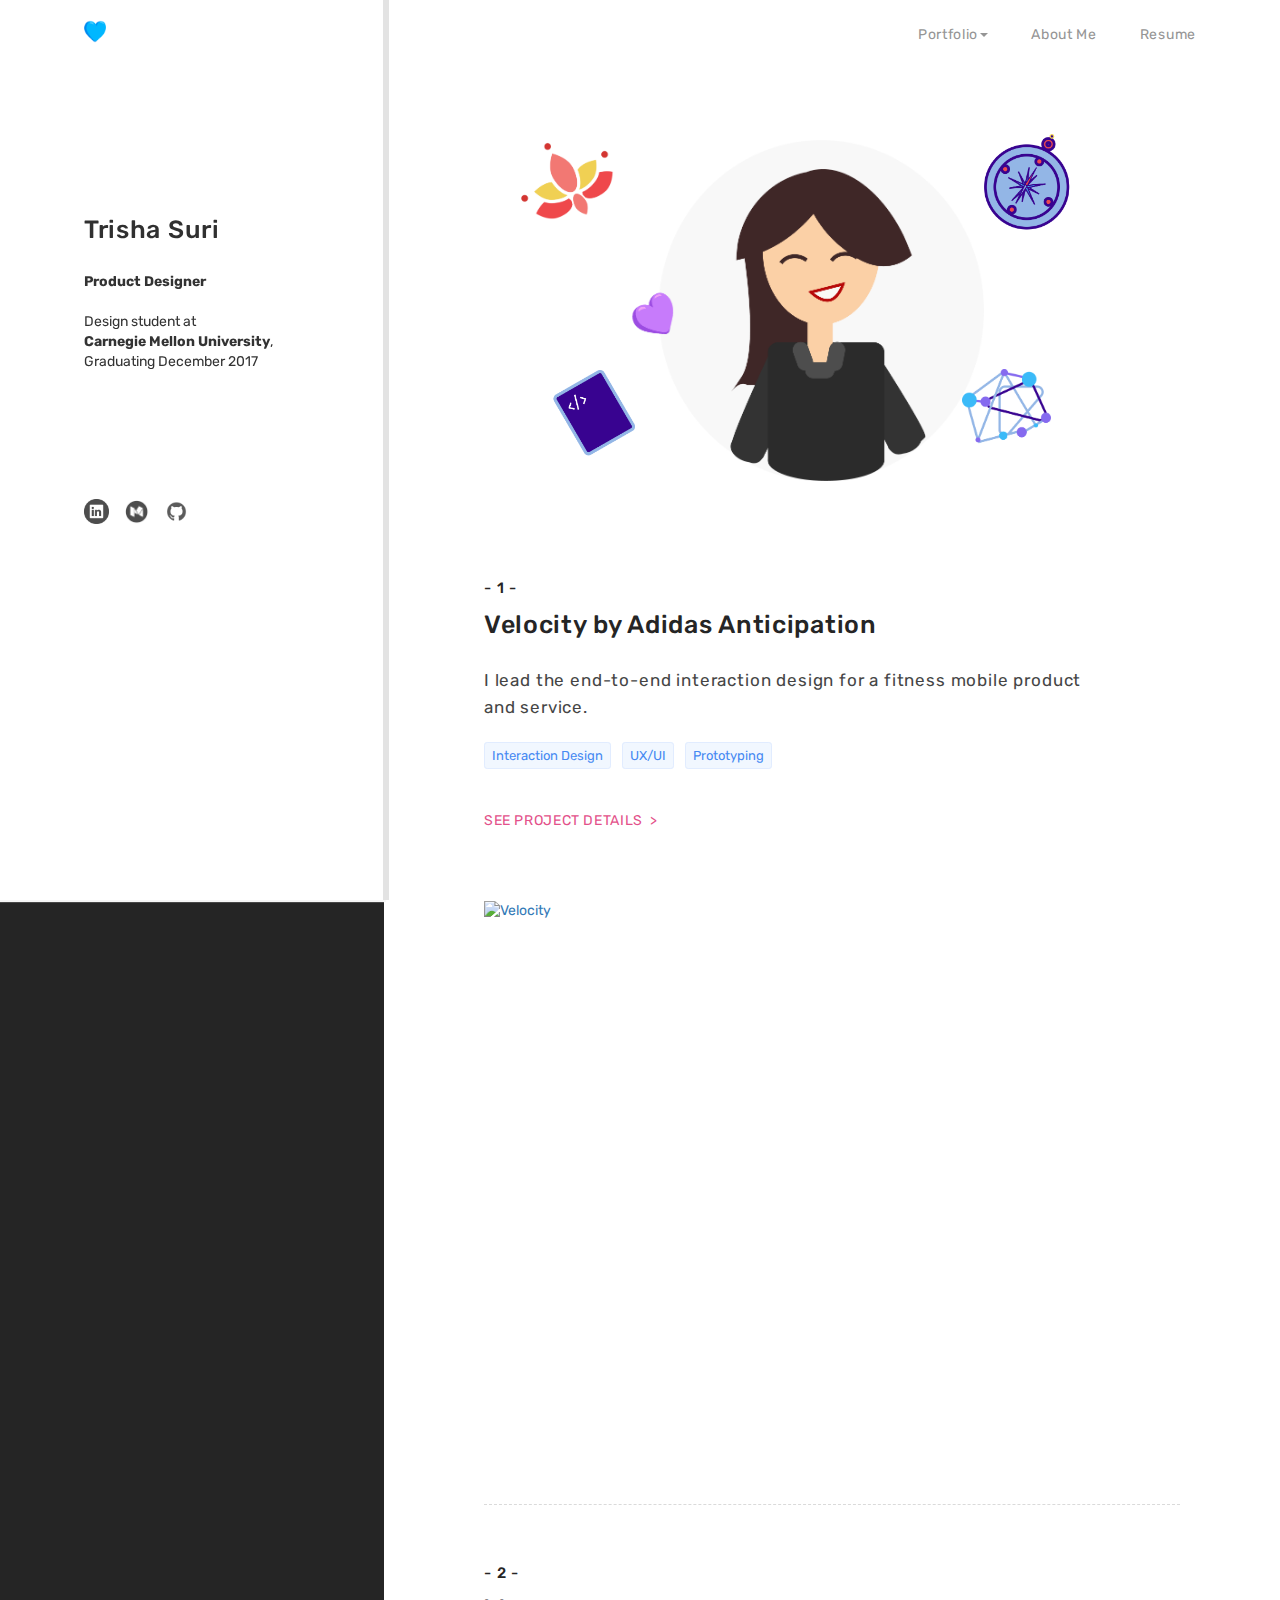
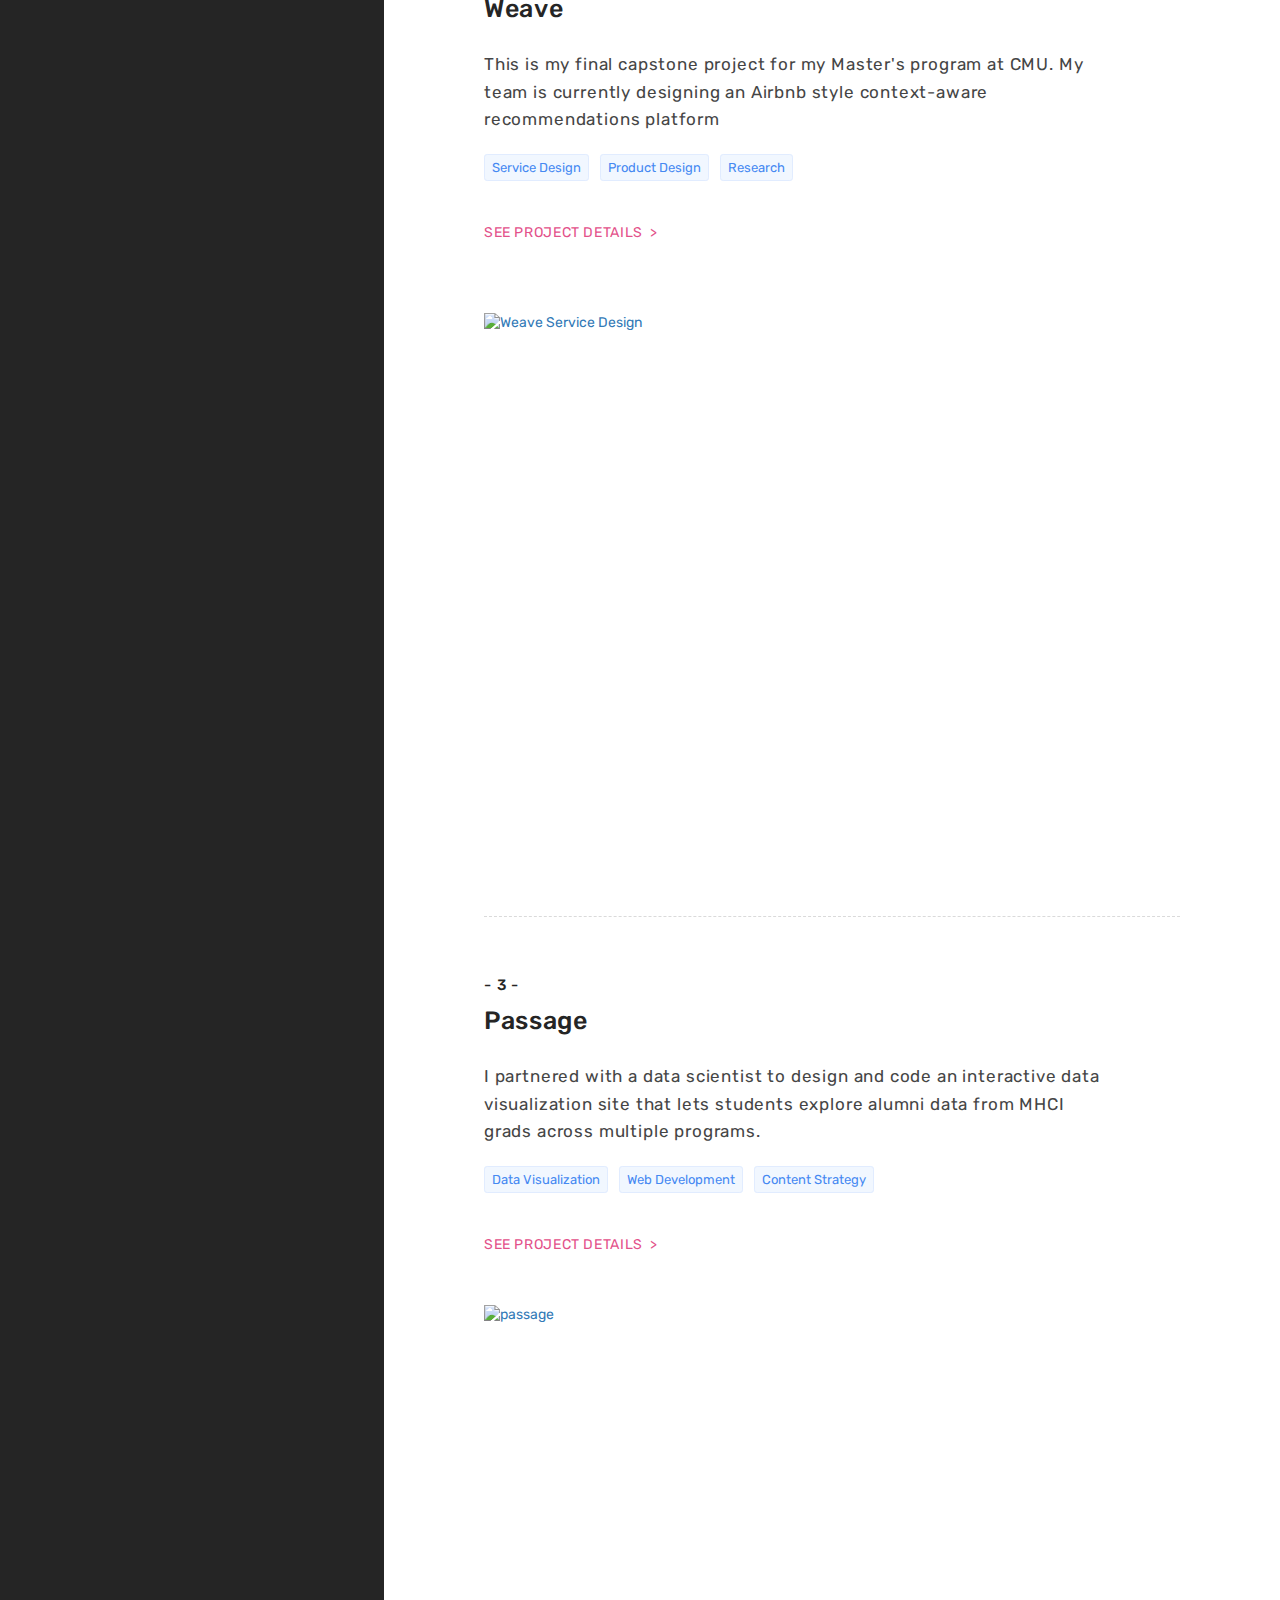
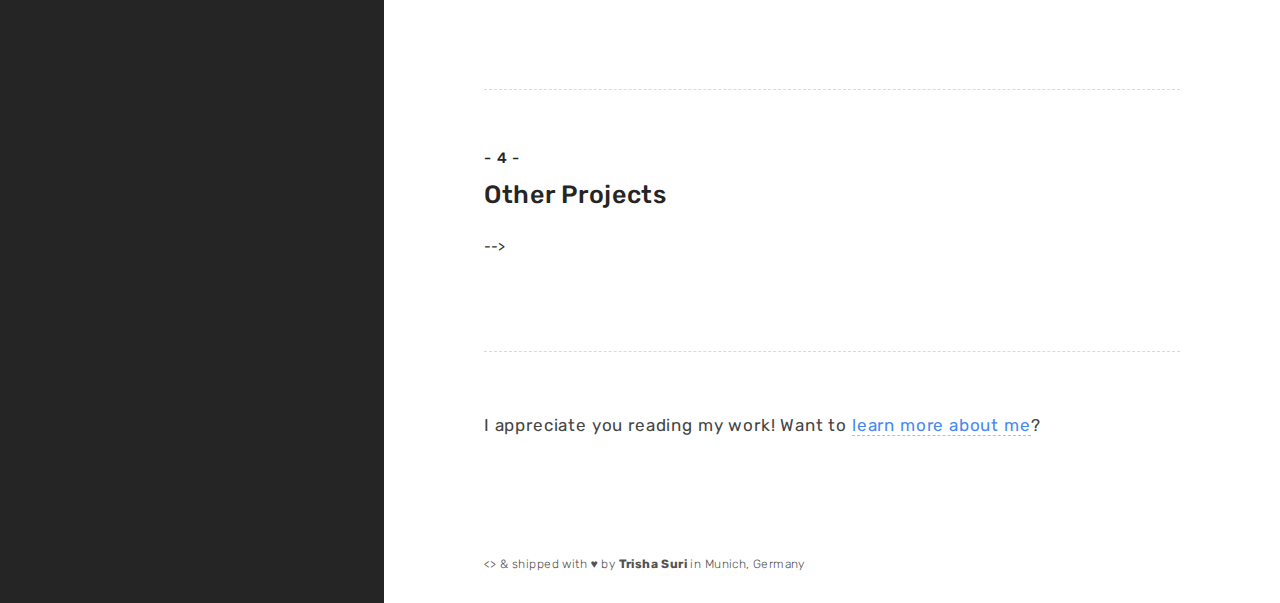
==== index.html @ b54c6655 "edit" ====
<!DOCTYPE html>
<html lang="en">
  <head>
    <meta charset="utf-8">
    <title>Trisha Suri, Product Designer</title>

<!--Bootstrap-->
    <link rel="stylesheet" href="https://maxcdn.bootstrapcdn.com/bootstrap/3.3.7/css/bootstrap.min.css" integrity="sha384-BVYiiSIFeK1dGmJRAkycuHAHRg32OmUcww7on3RYdg4Va+PmSTsz/K68vbdEjh4u" crossorigin="anonymous">
<!--Jquery-->
    <script src ="https://code.jquery.com/jquery-latest.min.js"></script>

<!--Google icons-->
    <link href="https://fonts.googleapis.com/icon?family=Material+Icons"
      rel="stylesheet">
    <link href="https://afeld.github.io/emoji-css/emoji.css" rel="stylesheet">

<!--Google fonts-->
    <link href="https://fonts.googleapis.com/css?family=Rubik:300,400,400i,500,700" rel="stylesheet">

    <link rel='shortcut icon' href='assets/favicon.ico' type='image/x-icon'/ >
    <link rel = "stylesheet" href= "css/mystyle.css">
    <meta name="viewport" content="width=device-width, initial-scale=1.0">
  </head>

  <body>
    <nav class="nav-down">
        <a href="http://www.trishasuri.github.io/portfolio" class="logo">
            <img class="logo-img" src="assets/Logo.png" alt="Logo">
        </a>
        <ul>
            <li class="dropdown"><a class='menu dropdown-toggle' data-toggle="dropdown" href="#">Portfolio<span class="caret"></span></a>
                <ul class="dropdown-menu">
                    <li><a href="projects/velocity.html">-1-&nbsp Velocity</a></li>
                    <li><a href="projects/weave.html">-2-&nbsp Weave</a></li>
                    <li><a href="projects/passage.html">-3-&nbsp Passage</a></li>
                    <li><a href="projects/others.html">-4-&nbsp Other Work and Experience</a></li>
                </ul>
            </li>
            <li><a class='menu' href="projects/about-me.html">About Me</a></li>
            <li><a class='menu' href="https://trishasuri.github.io/portfolio/resume.pdf" target="_blank">Resume</a></li>
        </ul>
    </nav>

    <div class="sidebar profile-sidebar">
        <a class="logo" href="index.html">
            <img class="logo-img" src="assets/logo.png" alt="Logo">
        </a>
        <div id="profile">
            <br><br>
            <h2>Trisha Suri</h2>
          <b>Product Designer</b><br> <br>
          Design student at<br>
          <b>Carnegie Mellon University</b>,<br>
          Graduating December 2017<br>
            <br>
<!--            <a href="projects/about-me.html">More about me ></a>-->
            </p>
            <br><br>
            <div id="social">
                <ul>
                    <li><a href="https://www.linkedin.com/in/trishasuri" target="_blank"><img class="social" src="assets/linkedin.png" alt="LinkedIn" id="linkedin-icon"></a></li>
                    <li><a href="https://medium.com/@trisha.suri" target="_blank"><img class="social" src="assets/medium.png" alt="Medium"></a></li>
                    <li><a href="https://github.com/trishasuri" target="_blank"><img class="social" src="assets/github.png" alt="GitHub" id="github-icon"></a></li>
                </ul>
            </div>
        </div>
        <progress value="0"></progress>

    </div>


    <div id="works">

        <div id="home-space"></div>
            <img id="me" class="illustration" src="assets/me.png" alt="Designer" data-toggle="tooltip" title="I'm a product designer">

            <img id="yoga" class="illustration" src="assets/yoga.png" alt="Yoga Practioner" data-toggle="tooltip" title="a yoga practioner">

            <img id="code" class="illustration" src="assets/code.png" alt="Front-end coder" data-toggle="tooltip" title="a front-end coder">

            <img id="compass" class="illustration" src="assets/compass.png" alt="World Explorer" data-toggle="tooltip" title="a world explorer">

            <img id="data" class="illustration" src="assets/data.png" alt="Data Storyteller" data-toggle="tooltip" title="a data storyteller">

        <div class='project'>
<!--            <hr>-->
            <br>
            <h3 class="project-number">- 1 -</h3>

            <h2><a href="projects/velocity.html">Velocity by Adidas Anticipation</a></h2>
            <p>I lead the end-to-end interaction design for a fitness mobile product and service. </p>

            <div class="space10px"></div>
            <span class="label">Interaction Design</span>
            <span class="label">UX/UI</span>
            <span class="label">Prototyping</span>
            <div class="space5px"></div><br><br>


            <a class='details' href="projects/portfoliopiece1.html">See Project Details&nbsp ></a>
            <div class="project-ui-div">
                <a href="projects/velocity.html">
                    <img class="ui" src="assets/velocity.png" alt="Velocity" data-toggle="tooltip" title="See Project Details">
                </a>
            </div>

        </div>


        <div class='project'>
        <hr>
        <h3 class="project-number">- 2 -</h3>
            <h2><a href="projects/weave.html">Weave</a></h2>
            <p>This is my final capstone project for my Master's program at CMU. My team is currently designing an Airbnb style context-aware recommendations platform</p>

            <div class="space10px"></div>
            <span class="label">Service Design</span>
            <span class="label">Product Design</span>
            <span class="label">Research</span>
            <div class="space5px"></div><br><br>

            <a class='details' href="projects/replay.html">See Project Details&nbsp ></a>
            <div class="project-ui-div">
                <a  href="projects/replay.html">
                    <img class="ui" src="assets/weave.png" alt="Weave Service Design" data-toggle="tooltip" title="See Project Details">
                </a>
            </div>
        </div>


        <div class='project'>
        <hr>
        <h3 class="project-number">- 3 -</h3>
            <h2><a href="projects/course.html">Passage</a></h2>
<!--            <h4>UI&UX Design, Visual Design, Front-End Dev</h4>-->
            <p>I partnered with a data scientist to design and code an interactive data visualization site that lets students explore alumni data from MHCI grads across multiple programs.</p>

            <div class="space10px"></div>
            <span class="label">Data Visualization</span>
            <span class="label">Web Development</span>
            <span class="label">Content Strategy</span>
            <div class="space5px"></div><br><br>

            <a class='details' href="projects/course.html">See Project Details&nbsp ></a>
            <div class="project-ui-div">
                <a href="projects/course.html">
                    <img class="ui ui-short" src="assets/passage.png" alt="passage" data-toggle="tooltip" title="See Project Details">
                </a>
            </div>
        </div>


        <div class='project'>
            <hr>
            <h3 class="project-number">- 4 -</h3>
            <h2> <a href="projects/others.html">Other Projects</a></h2>

-->
        </div>


        <div class='project'>
        <hr>
<!--            <h3>More Projects to Come...</h3>-->
            <p>I appreciate you reading my work! Want to <a href="projects/about-me.html">learn more about me</a>?</p>
        </div>

<!--        <div id='bottom-space'></div>-->
        <footer> <> & shipped with &hearts; by <b>Trisha Suri</b> in Munich, Germany</footer>
    </div>



<!--JS-->
    <script src ="js/myscript.js"></script>
    <!--Typed-->
    <script src="js/typed.js"></script>

    <script type="text/javascript" src="https://maxcdn.bootstrapcdn.com/bootstrap/3.3.7/js/bootstrap.min.js"></script>
<!--Google Analytics-->
<!-- Global site tag (gtag.js) - Google Analytics -->
<script async src="https://www.googletagmanager.com/gtag/js?id=UA-68218817-2"></script>
<script>
  window.dataLayer = window.dataLayer || [];
  function gtag(){dataLayer.push(arguments);}
  gtag('js', new Date());

  gtag('config', 'UA-68218817-2');
</script>





  </body>
</html>
---- css/mystyle.css ----
* {
    font-family: 'Rubik', sans-serif;
}

a, nav li, .logo {
    cursor: pointer;
    cursor: hand;
}


/*DIVs*/

body{
    background-color: #252525;
    -webkit-font-smoothing:
	antialiased;
	text-rendering:
	optimizeLegibility;
}

#works{
    background-color: #ffffff;
}


.sidebar {
    top: 0;
    padding-top: 20px;
    padding-bottom: 20px;
}

#intro-pic {
    margin: auto;
}

#tags {
  margin-bottom: 25px;
}
/*

#back-home {
  position: fixed;
  bottom: 20px;
}
*/

/*previous and next project*/

.jump {
    position: flex;
    padding-right: 10%;
    margin-bottom: 50px;
    margin-top: 30px;
}

.next{
    float: right;
    margin-right: 10%;
    display: inline-block;
}

.previous{
    float: left;
    display: inline-block;
}



/* animation*/
.nav-up {
  top: -70px;
}

.hidden {
/*
  -webkit-transition: opacity 0.3s;
    -moz-transition: opacity 0.3s;
    -o-transition: opacity 0.3s;
    transition: opacity 0.3s;
  opacity: 0;
*/
  opacity: 0;
    -webkit-animation-name: fadeOut;
-webkit-animation-duration: .8s;
animation-name: fadeOut;
animation-duration: .8s;
}


.shown {
/*
  opacity: 1;
  -webkit-transition: opacity 0.3s;
    -moz-transition: opacity 0.3s;
    -o-transition: opacity 0.3s;
    transition: opacity 0.3s;
*/
  -webkit-animation-name: fadeIn;
-webkit-animation-duration: 1s;
animation-name: fadeIn;
animation-duration: 1s;
}

/*labels*/
.label {
    font-weight: 400;
    height: 25px;
    font-size: 13px;
    background-color: #F1F7FF;
    color: #4689F2;
    margin: 15px 8px 2px 0px;
    padding: 5px 7px;
    border: 1px solid #E1ECFF;
}



/*progress bar*/
progress {
    bottom: -6px;
    right: -5px;
    padding: 0px;
    position: absolute;

    -webkit-transform: rotate(90deg); /* Chrome, Safari, Opera */
    transform: rotate(90deg);
    transform-origin: 100% 0%;
    width: 100vh;
    height: 6px;
    background-color: #E3E3E3 !important;
    color: #856AEF !important;
    border: none;
}

progress::-webkit-progress-bar {
  background-color: transparent;
}

progress::-webkit-progress-value {
  background-color: #856AEF;
}

progress::-moz-progress-bar {
  background-color: #856AEF;
}


/*Spaces*/

#bottom-space {
    padding-bottom: 100px;
}

.space500px {
    padding-bottom: 700px;
}

.space15px {
    padding-bottom: 15px;
}

.space10px {
    padding-bottom: 10px;
}

.space30px {
    padding-bottom: 30px;
}

.space5px{
    padding-bottom: 5px;
}

/*Media Queries*/


/*Layout for big desktop >1922px*/
@media (min-width: 1922px) {

    #home-space {
        height: 498px;
        display: block;
    }

    #profile {
        width: 20%;
    }

    #profile p {
        margin-top: 25px;
        width: 80%;
    }

    .project-img-long {
        max-width: 158%;
/*        padding-right: 10%;*/
    }

    .project-img-med {
        width: 626px;
    }

    .project-vid-long {
        width: 100vw;
        float: right;
        padding-left: 100px;
        padding-right: 4%;
    }

    .sidebar {
        padding-left: 7%;
        padding-right: 50px;
    }

    .project {
        padding: 22px 100px 42px 200px;
    }

    footer{
    padding-left: 200px;
    }

}


/*Layouts for 1024-1921*/
@media (min-width: 1024px) and (max-width:1921px) {

    #home-space {
        height: 498px;
        display: block;
    }

    #profile p {
        margin-top: 25px;
        width: 73%;
    }


    #profile {
        top: 10%;
        display: block;
        position: fixed;
        max-width: 300px;
        width: 27%;
    }

    .sidebar {
        position: fixed;
        height: 100%;
        width: 30%;
        display: inline-block;
    }

    #works {
        left: 30%;
        position: relative;
        display: block;
        width: 70%;
    }

    nav {
        z-index: 3;
    }

    .project {
        padding: 22px 100px 42px 100px;
    }


    #profile h2 {
        margin-top: 82px;
    }

    .project-img-med {
        width: 626px;
    }

    .project-img-long {
        max-width: 158%;
/*        padding-right: 10%;*/
    }


    .project-vid-long {
        width: 100vw;
        float: right;
        padding-left: 100px;
        padding-right: 4%;
    }

    footer{
    padding-left: 100px;
    }
}


/*Layout for desktop and above >1024*/
@media (min-width: 1024px) {
    #profile {
        top: 10%;
        display: block;
        position: fixed;
    }

    .sidebar {
        position: fixed;
        height: 100%;
        width: 30%;
        display: inline-block;
    }

    #works {
        left: 30%;
        position: relative;
        display: block;
        width: 70%;
    }

    nav {
        z-index: 3;
    }


    #profile h2 {
        margin-top: 82px;
    }

    .project-img-med {
        width: 90%;
    }
}


/*Illustrations*/

/*Layouts for big desktop >1400*/
@media (min-width: 1500px) {
    .illustration {
        display: none;
    }

    #home-space {
        display: none;
    }
}


/*Layouts for tablet to desktop 768 - 1400*/
@media (min-width: 768px) and (max-width:1500px) {
    #home-space {
        height: 498px;
        display: block;
    }

    #me {
        width: 358.39px;
        top: 140px;
        left: 241.906px;
/*        left: 27%;*/
    }

    #yoga {
        width: 95.55px;
        top: 140px;
        left: 134.4px;
    }

    #code {
        width: 89.59px;
        top: 370px;
        left: 161.28px;
    }

    #compass {
        width: 90.55px;
        top: 134px;
/*        left: 67%;*/
        left: 600.312px;
    }

    #data {
        width: 89.59px;
        top: 369px;
/*        left: 64.5%;*/
        left: 577.906px;
    }

    footer{
    padding-left: 100px;
    }
}

@media (max-width: 767px){
    .illustration {
        display: none;
    }

    #home-space {
        display: none;
    }
}


/*Layout for tablet or small desktop*/
@media (min-width: 480px) and (max-width:1023px) {
    #profile {
        display: block;
        position: relative;
        padding-left: 0px;
    }

    .sidebar {
        position: relative;
        width: 100%;
        display: inline-block;
        height: 100%;
        padding-left: 100px;
        padding-right: 50px;
    }

    #works {
        position: relative;
        display: block;
        width: 100%;
    }

    nav {
        z-index: 6;
    }

    .project {
    padding: 22px 84px 42px 84px;
    }

    footer {
    margin-left: 84px;
    }

    .project-sum{
        display: none;
    }


    #profile p {
        margin-top: 25px;
        max-width: 60%;
    }

    #profile h2 {
    margin-top: 120px;
    }

    progress {
    display: none;
    }

    .project-img-long {
    width: 100%;
    }

    .project-img-med {
        width: 626px;
    }

    .project-vid-long {
    width: 100vw;
    float: right;
    padding-left: 100px;
    }

    #intro-pic {
        display: none;
    }

}

@media (min-width:480px) and (max-width:1921px) {
    .sidebar {
        padding-left: 84px;
        padding-right: 50px;
    }
}


/*Typography and Layout for non-mobile*/

@media (min-width:480px) {

    .menu {
    font-size: 14px;
    margin: 0px 20px 0px 20px;
    letter-spacing: .7px;
    }

    nav .logo {
    margin-top: 20px;
    margin-left: 84px;
    }


    #intro-content {
        width: 90%;
    }

    footer{
    margin-top: 60px;
    padding-bottom: 30px;
    }

    hr {
        margin-top: 30px;
        margin-bottom: 60px;
    }

    h1{
    font-size: 32px;
    line-height: 1.375;
    letter-spacing: .4px;
    margin-top: 30px;
    margin-bottom: 35px;
    max-width: 90%;
    }

    h3{
    font-size: 15px;
    letter-spacing: 1.3px;
    margin-top: 40px;
    }

    h2{
        font-size: 25px;
        letter-spacing: .7px;
        line-height: 1.4;
        max-width: 90%;
        color: #303030;
        font-weight: 500;
        margin-top: 25px;
        margin-bottom: 25px;
    }


    h3.project-number {
        margin-bottom: -15px;
    }


    p, li{
    font-size: 17px;
    line-height: 1.6;
    letter-spacing: .83px;
    }

    #works p {
    margin: 15px 0px 15px 0px;
    max-width: 90%;
    }


    h4 {
    font-size: 13px;
    line-height: 1.39;
    letter-spacing: 0.7px;
    margin: 30px 0px 30px 0px;
    }

    .project h4 {
        margin-top: 15px;
        max-width: 90%;
/*        color: #959595;*/
    }

    .project-sum h4 {
        margin-bottom: 60px;
    }

/*
    .indent {
    transform: translateX(20px);
    }
*/


    .details {
    /*pink links*/
    font-size: 14px;
    margin: 25px 0px 25px 0px;
    letter-spacing: .62px;
    }




    /*images in non-mobile*/
    .logo-img {
        width: 22px;
        height: 23px;
    }

    #profile-pic {
        height: 180px;
        display: block;
        margin: 100px auto 50px auto;
    }

    .social {
        width: 25px;
        height: 25spx;
    }

    #social ul {
        /*social icons in non-mobile*/
        margin-top: 40px;
        margin-bottom: 40px;
        padding: 0;
    }

    /*Project Images*/
    .ui {
        display: block;
        margin: 60px auto 0px auto;
        padding-top: 10px;
        height: 519px;
        -webkit-transition: all 200ms ease-in;
        -webkit-transform: scale(1);
        -ms-transition: all 200ms ease-in;
        -ms-transform: scale(1);
        -moz-transition: all 200ms ease-in;
        -moz-transform: scale(1);
        transition: all 200ms ease-in;
    }

    .ui-short{
        height: 300px;
        margin-top: 40px;
    }

    .ui:hover{
        -webkit-transition: all 200ms ease-in;
        -webkit-transform: scale(1.015);
        -ms-transition: all 200ms ease-in;
        -ms-transform: scale(1.015);
        -moz-transition: all 200ms ease-in;
        -moz-transform: scale(1.015);
        transition: all 200ms ease-in;
    }

    .project-ui-div {
        display: block;
        width: 90%;
    }

    #my-pic {
        width: 500px;
    }
}


/*Layout and typography for mobile*/

@media (max-width: 480px) {
    .space500px {
    padding-bottom: 0px;
    }

    .illustration {
        display: none;
    }

    nav {
        z-index: 6;
    }

    .menu {
        font-size: 12px;
        margin: 10px;
        letter-spacing: .7px;
    }

    .dropdown-menu>li>a {
        font-size: 12px;
        letter-spacing: .7px;
    }


    nav .logo {
        margin-left: 8%;
        margin-top: 23px;
    }

    .sidebar {
        padding-left: 8%;
        padding-right: 8%;
    }

    .project-sum{
        display: none;
    }

    .project {
        padding: 20px 8% 20px 8%;
    }

    footer {
        padding-left: 8%;
        margin-top: 30px;
        padding-bottom: 20px;
    }

    hr {
        margin-bottom: 60px;
    }

    h1{
        font-size: 20px;
        line-height: 1.2;
        letter-spacing: .7px;
        margin-top: 30px;
        margin-bottom: 35px;
    }

    h2{
        font-size: 16px;
        letter-spacing: 1.3px;
        line-height: 1.19;
        max-width: 90%;
        color: #252525;
    }

    h3{
        font-size: 13px;
        letter-spacing: 1.3px;
        margin-top: 20px;
    }

    #profile h2 {
        margin-top: 80px;
    }

    p, li{
        font-size: 14px;
        line-height: 1.43;
        letter-spacing: .75px;
        margin: 15px 0px 15px 0px;
    }


    h4 {
        /*project tags*/
        font-size: 10px;
        line-height: 1.4;
        letter-spacing: 0.7px;
        margin: 30px 0px 30px 0px;
        max-width: 80%;
    }


    .details {
        /*pink links*/
        font-size: 12px;
        margin: 25px 0px 25px 0px;
        letter-spacing: .62px;
    }


    /*images in mobile*/
    .logo-img {
        width: 15px;
        height: 16px;
    }

    .social {
        width: 20px;
        height: 20px;
        z-index: 4;
    }

    #social ul {
    /*social icons in mobile*/
        margin-top: 30px;
        margin-bottom: 30px;
        padding: 0px;
        margin-left: 0px;
    }

    progress {
        display: none;
    }

    /*Project Images*/
    .ui {
        display: block;
        margin: 30px auto 0px auto;
        width: 50%;
    }

    .project-img-long {
        width: 100%;
    }

    .project-img-med {
        width: 100%;
    }

    .project-vid-long {
        width: 100vw;
        float: right;
        padding-left: 60px;
    }

    #profile-pic {
        width: 30%;
        display: block;
        margin: 30px auto 30px auto;
    }

    #my-pic {
        width: 85%;
    }
}



/*Nav Menu*/
nav{
    padding-top: 0px;
    padding-bottom: 10px;
    padding-right: 5%;
    background-color: #ffffff;
    display: flex;
    justify-content: space-between;
    position: fixed;
    top: 0;
    transition: top 0.3s ease-in-out;
    width: 100%;
}


.border{
    border-bottom: #e1e1e1 solid thin;
}

.menu {
    font-weight: 400;
    color: #959595;
}

.menu.current {
    color: #303030;
}

nav ul {
    margin-top: 20px;
    margin-bottom: 0px;
}

nav ul li {
    display: inline-block;
}

nav ul li ul li {
    font-size: 14px;
}

a {
    text-decoration: none !important;
}


nav>ul>li>a:hover{
    text-decoration: none;
    border-bottom: 2px #303030 solid;
    text-decoration: none;
    color: #303030;
    padding-bottom: 1px;
}

.dropdown-menu {
    padding-top: 14px;
    margin-top: 12px;
}

.dropdown-menu>li>a {
    color: #959595;
}

.dropdown-menu>li>a:hover {
    background-color: #fff;
    color: #F15A95;
}

.dropdown-menu>li>a.current-proj {
    color: #303030;
}

.dropdown-menu>li>a.current-proj:hover {
    color: #303030;
}




/*Sidebar*/

.sidebar.project-sidebar {
    background: #ffffff;
    z-index: 0;
    display: block;
    -moz-transition: all 0.2s ease-out;  /* FF4+ */
    -o-transition: all 0.2s ease-out;  /* Opera 10.5+ */
    -webkit-transition: all 0.2s ease-out;  /* Saf3.2+, Chrome */
    -ms-transition: all 0.2s ease-out;  /* IE10? */
    transition: all 0.2s ease-out;
}

.sidebar.profile-sidebar {
    background: #ffffff;
    -moz-box-shadow: 1px 1px 1px 1px #f6f6f6;
    -webkit-box-shadow:1px 1px 1px 1px #f6f6f6;
    z-index: 4;
}



/*Divider Lines*/
hr {
    border-top:1px dashed #DADADA;
    height: 0;
}



/*Footer*/

footer{
    font-size: 12px;
    font-weight: 300;
    color: #525252;
    letter-spacing: 0.41px;
    position: relative;
}

/*Typography for All Screensizes*/

h1{
    color: #484848;
    font-weight: 500;
    z-index: 2;
}

h2 a {
    color: #252525;
}

h2 a:hover{
    color: #E3518A;
    text-decoration: none;
}



h3{
    font-weight: 500;
    text-transform: uppercase;
    color: #E3518A;
    z-index: 2;
}

.project-details h3 {
    color: #E3518A;
}

h3.project-number {
    color: #252525;
}


p, li {
    font-weight: 400;
    color: #454545;
    z-index: 2;
}

li {
    margin-bottom: 10px;
}

ul {
    list-style-type: circle;
}

p b {
    font-weight: 500;
    color: #303030;
}

li b {
    font-weight: 500;
    color: #303030;
}

p a {
    color: #4689F2;
    font-weight: 400;
    border-bottom: 1px #bdbdbd dashed;
}

p a:hover {
    color: #3B99FC;
    text-decoration: none;
    border-color: #3B99FC;
}

p.intro-text {
    display: inline;
    font-weight: 400;
}

#intro p b{
    font-weight: 500;
}


h4 {
    /*project keywords*/
    font-weight: 400;
/*    color: #707070;*/
    color: #959595;
    z-index: 2;
}


h5 {
    /*project titles in each proj page*/
    color: #252525;
    z-index: 0;
    font-weight: 500;
    font-size: 15px;
    line-height: 1.2;
    margin-top: 90px;
    margin-bottom: 25px;
    display: block;
}

.anchor {
  display: block;
  color: #DBDBDB;
  font-size: 13px;
  line-height: 2;
}

.anchor:hover{
  color: #e3518a;
}

.active {
  color: #e3518a;
  font-weight: 500;
}

.secondary {
    color: #999;
}

.pink {
    color: #E3518A;
}

a .details:visited {
    color: #484848;
}


.details {
    /*pink links*/
    font-weight: 400;
    color: #E3518A;
    text-transform: uppercase;
    z-index: 2;
    border-bottom: none;
}

.details:hover {
    border-bottom: 2px #E3518A solid;
    text-decoration: none;
    color: #E7216F;
    padding-bottom: 1px;
}


ul {
    list-style-type: none;
}

.text-list {
    list-style-type: circle;
}

.material-icons {
/*google icons*/
    font-size: 20px;
    color: #78BAFF;
}

.inline {
    display: inline-block;
}

.em {
    font-size: 14px;
    margin-right: 5px;
}

#schools {
    -webkit-filter: grayscale(20%); /* Safari 6.0 - 9.0 */
    filter: grayscale(20%);
/*
    -webkit-transition: .3s ease-in-out;
    -moz-transition: .3s ease-in-out;
    -o-transition: .3s ease-in-out;
*/
}


/*
#schools:hover {
    -webkit-filter: grayscale(0%);
    filter: grayscale(0%);
    -webkit-transition: .3s ease-in-out;
    -moz-transition: .3s ease-in-out;
    -o-transition: .3s ease-in-out;
}
*/


/*Social Icons*/
#social ul li {
    display: inline;
    margin-right: 12px;
}


.social:hover {
  filter: grayscale(0%);
  -webkit-filter: grayscale(0%);
  -webkit-transition: .2s ease-in-out;
  -moz-filter: grayscale(0%);
  -moz-transition: .2s ease-in-out;
  -o-filter: grayscale(0%);
  -o-transition: .2s ease-in-out;
}

.social {
  filter: grayscale(100%) opacity(70%);
  -webkit-filter: grayscale(100%) opacity(70%);
  -webkit-transition: .2s ease-in-out;
  -moz-filter: grayscale(100%) opacity(70%);
  -moz-transition: .2s ease-in-out;
  -o-filter: grayscale(100%) opacity(70%);
  -o-transition: .2s ease-in-out;
}


/*Images*/
.project-img-div-long {
    width: 100%;
    margin: 40px 0px 10px 0px;
    z-index: 5;
    overflow: visible;
    direction: rtl;
    background-color: #ffffff;
}

.project-img-div-med {
    width: 100%;
    margin: 40px 0px 10px 0px;
    z-index: 5;
    background-color: #ffffff;
}

.project-vid-div-long {
    width: 100vw;
    float: right;
}

.logo-img:hover {
        -webkit-transition: all 200ms ease-in;
        -webkit-transform: scale(1.2);
        -ms-transition: all 200ms ease-in;
        -ms-transform: scale(1.2);
        -moz-transition: all 200ms ease-in;
        -moz-transform: scale(1.2);
        transition: all 200ms ease-in;
}

.logo-img {
    -webkit-transition: all 200ms ease-in;
        -webkit-transform: scale(1);
        -ms-transition: all 200ms ease-in;
        -ms-transform: scale(1);
        -moz-transition: all 200ms ease-in;
        -moz-transform: scale(1);
        transition: all 200ms ease-in;
}


.project-vid-small {
    width: 410px;
    display: block;
    margin: auto;
    padding-right: 70px;
    overflow: hidden;

}

/*Home Illustrations*/

.illustration {
    position: absolute;
}

.illustration:hover {
        -webkit-transform: rotateZ(2.5deg);
        -ms-transform: rotateZ(2.5deg);
        transform: rotateZ(2.5deg);
}




/*

Typed and Blinking Cursor
.typed-cursor{
    opacity: 1;
    font-weight: 500;
    color: #E3518A;
    -webkit-animation: blink 0.7s infinite;
    -moz-animation: blink 0.7s infinite;
    animation: blink 0.7s infinite;
}
@keyframes blink{
    0% { opacity:1; }
    50% { opacity:0; }
    100% { opacity:1; }
}
@-webkit-keyframes blink{
    0% { opacity:1; }
    50% { opacity:0; }
    100% { opacity:1; }
}
@-moz-keyframes blink{
    0% { opacity:1; }
    50% { opacity:0; }
    100% { opacity:1; }
}
p.sentence1 {
    font-weight: 500;
    color: #E3518A;
}
*/






/*
.arrow-down {
    -webkit-transform: rotate(90deg);  Chrome, Safari, Opera
    transform: rotate(90deg);
    display: inline-block;
}
*/
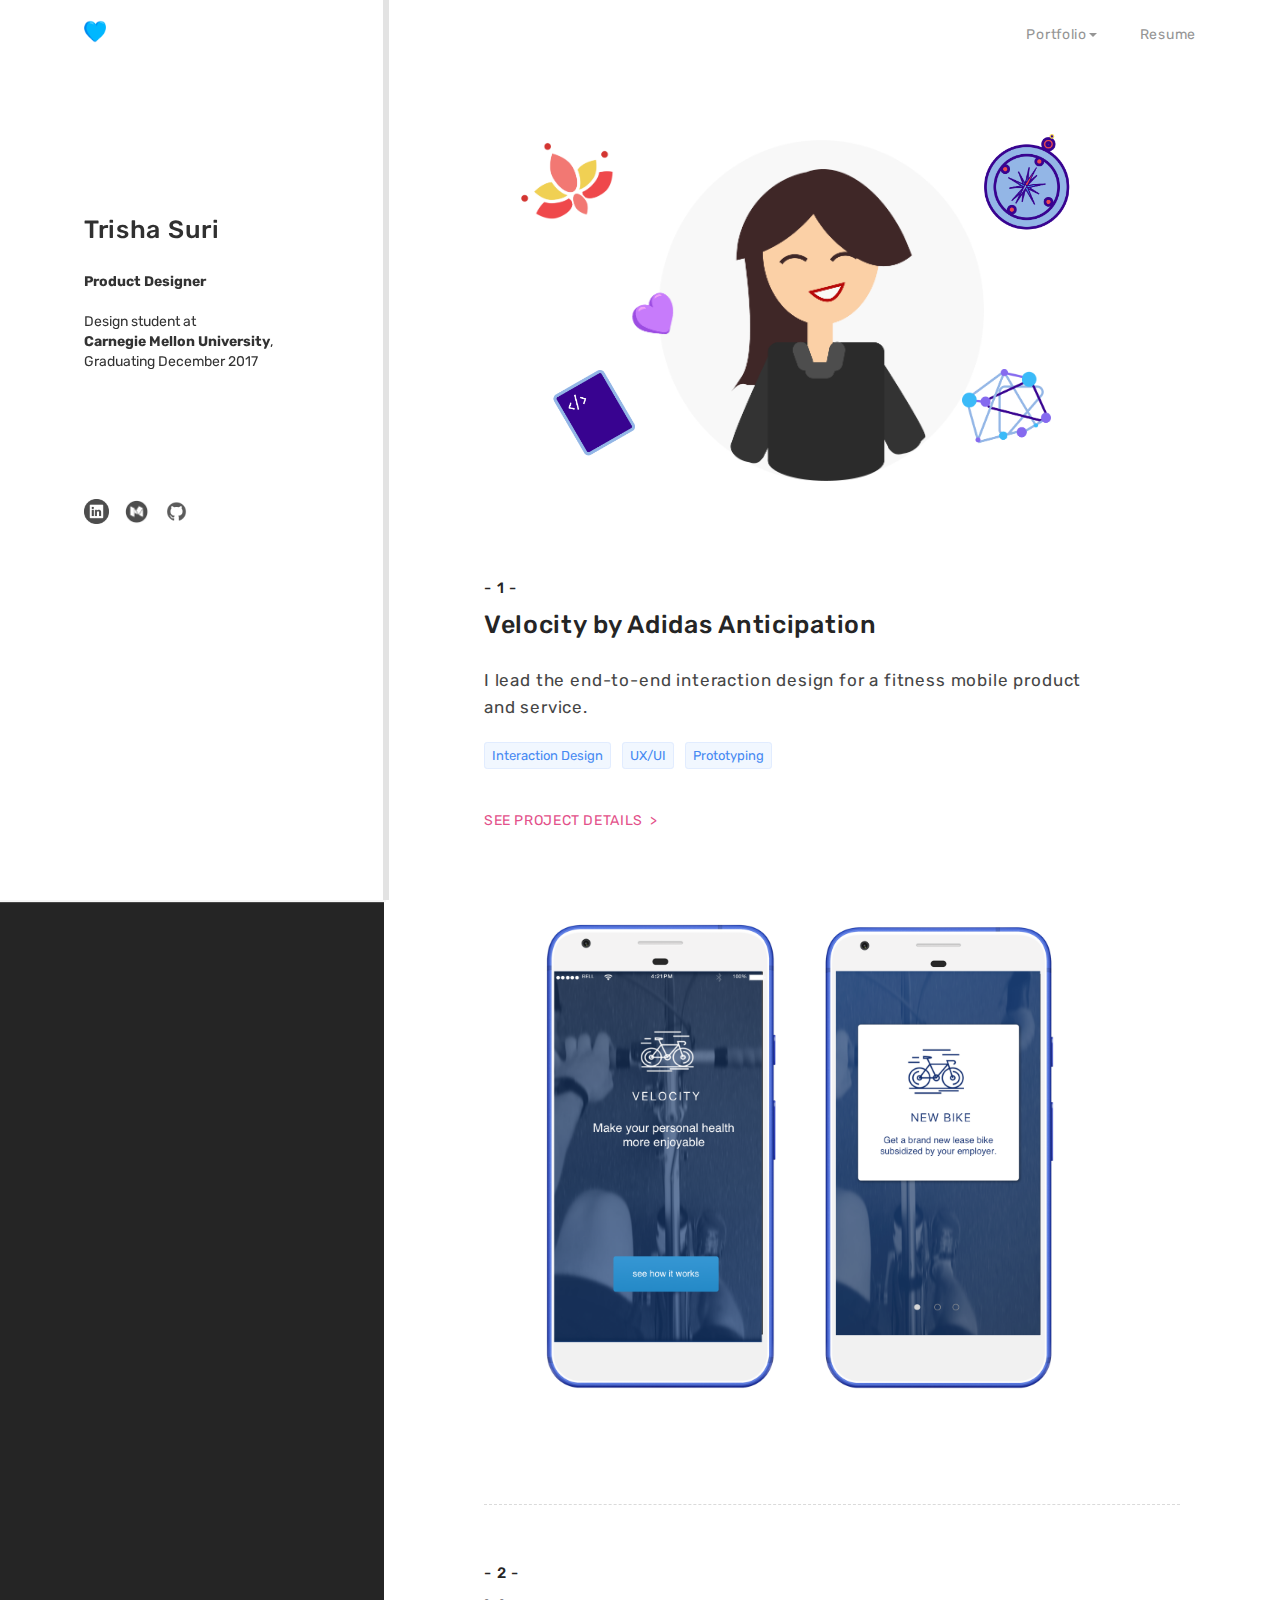
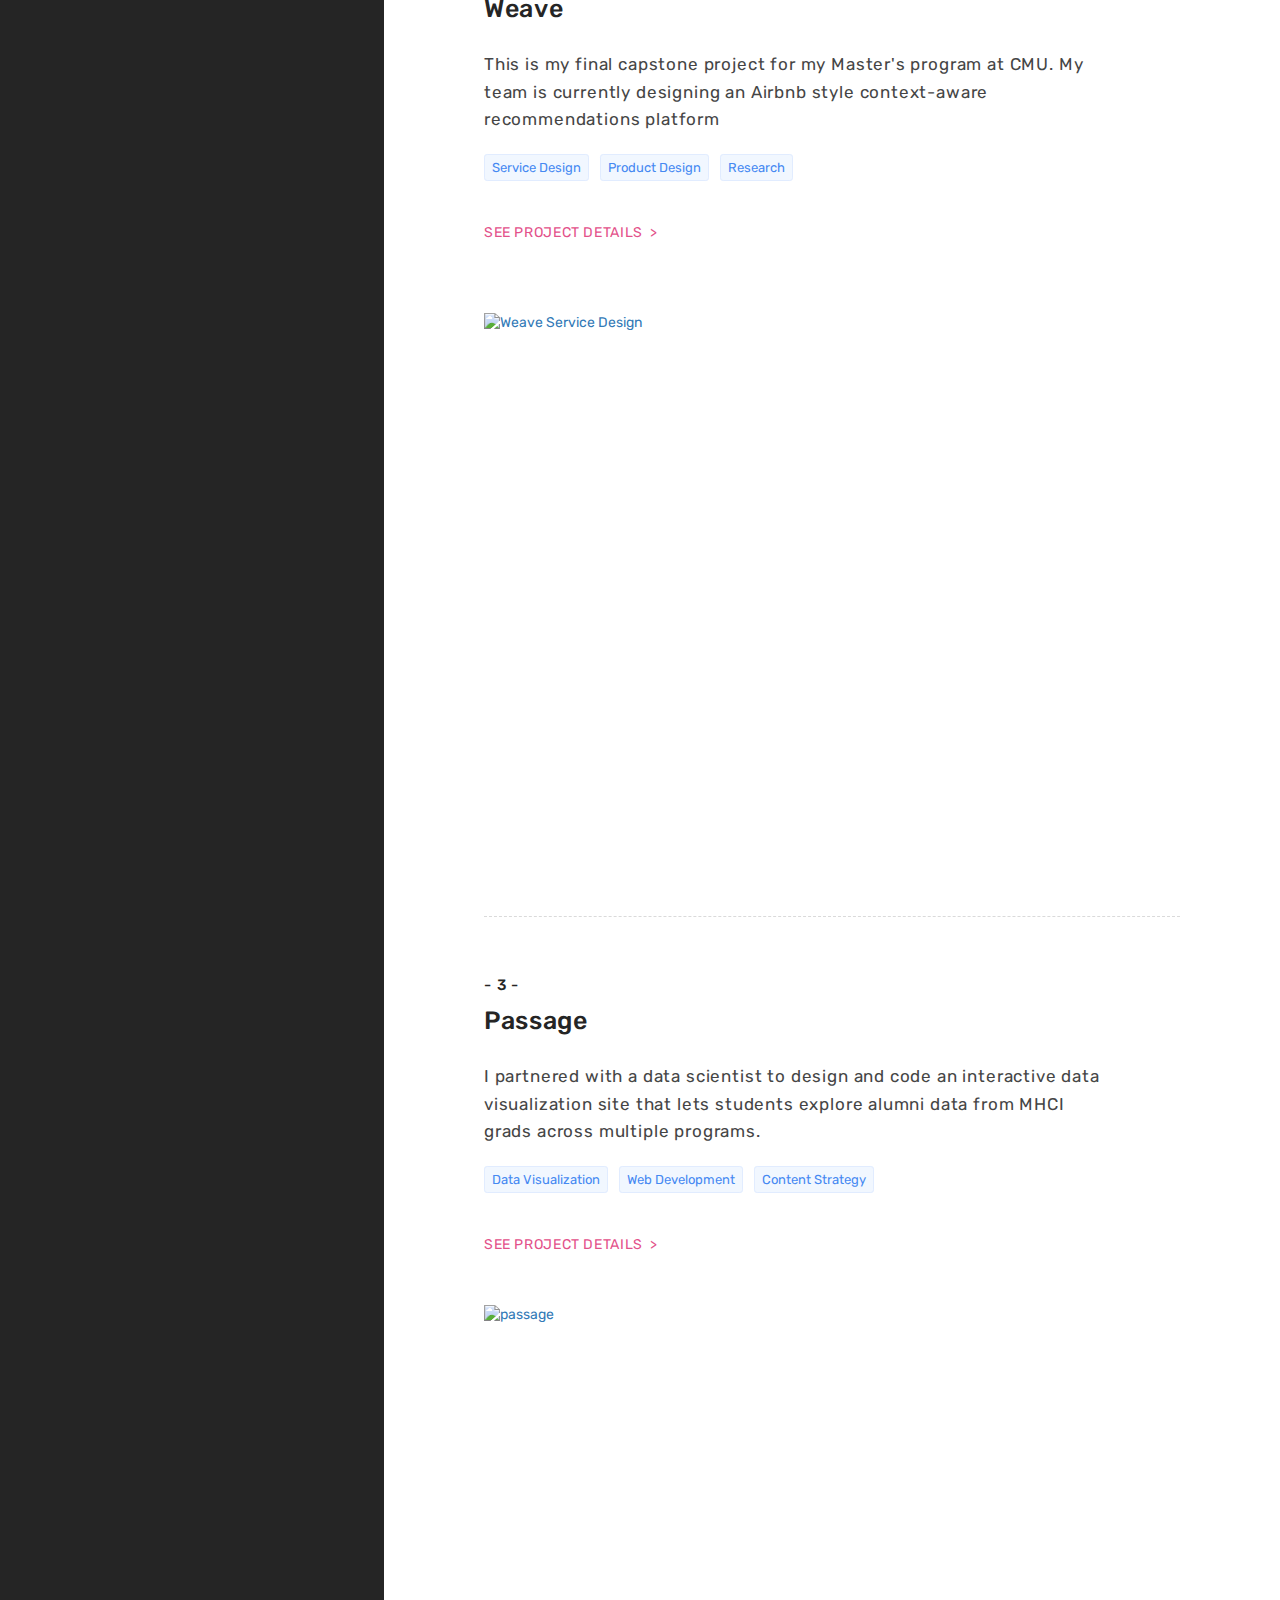
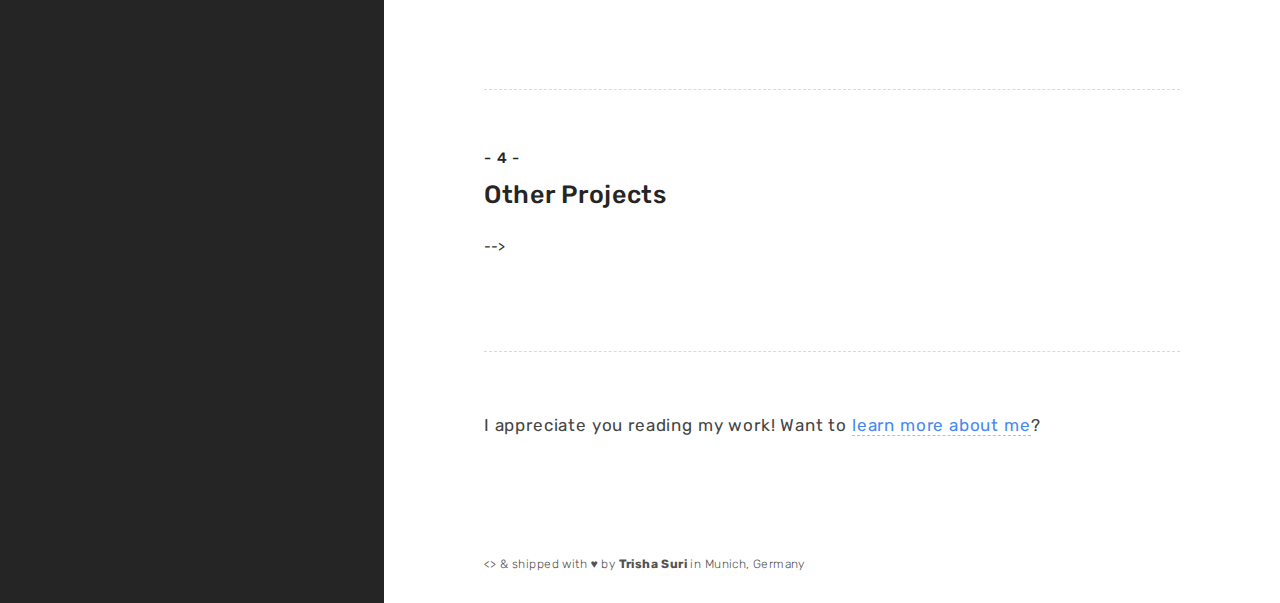
==== commit e10021ce: "edit" ====
--- a/index.html
+++ b/index.html
@@ -36,7 +36,6 @@
                     <li><a href="projects/others.html">-4-&nbsp Other Work and Experience</a></li>
                 </ul>
             </li>
-            <li><a class='menu' href="projects/about-me.html">About Me</a></li>
             <li><a class='menu' href="https://trishasuri.github.io/portfolio/resume.pdf" target="_blank">Resume</a></li>
         </ul>
     </nav>
@@ -119,7 +118,7 @@
             <span class="label">Research</span>
             <div class="space5px"></div><br><br>
 
-            <a class='details' href="projects/replay.html">See Project Details&nbsp ></a>
+            <a class='details' href="projects/weave.html">See Project Details&nbsp ></a>
             <div class="project-ui-div">
                 <a  href="projects/replay.html">
                     <img class="ui" src="assets/weave.png" alt="Weave Service Design" data-toggle="tooltip" title="See Project Details">
--- a/css/mystyle.css
+++ b/css/mystyle.css
@@ -197,7 +197,7 @@
     }
 
     .project-img-med {
-        width: 626px;
+        width: 526px;
     }
 
     .project-vid-long {
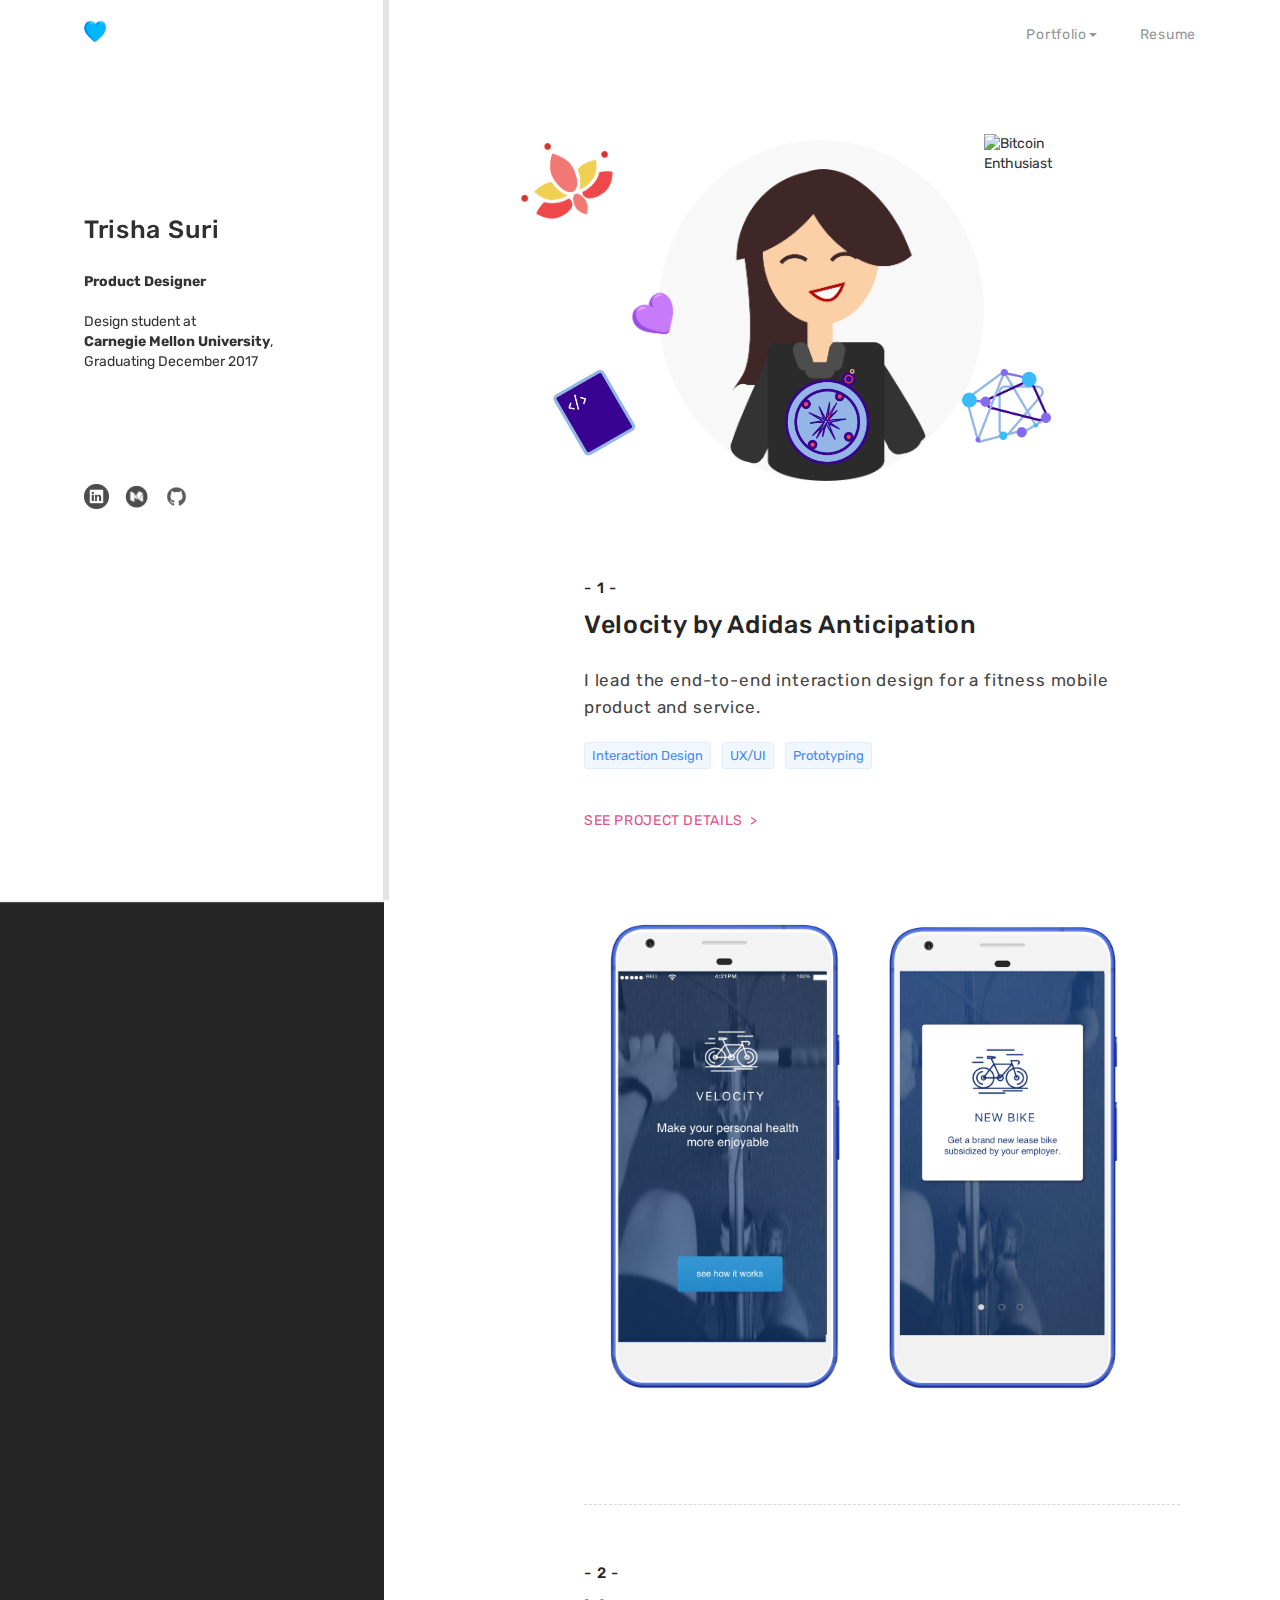
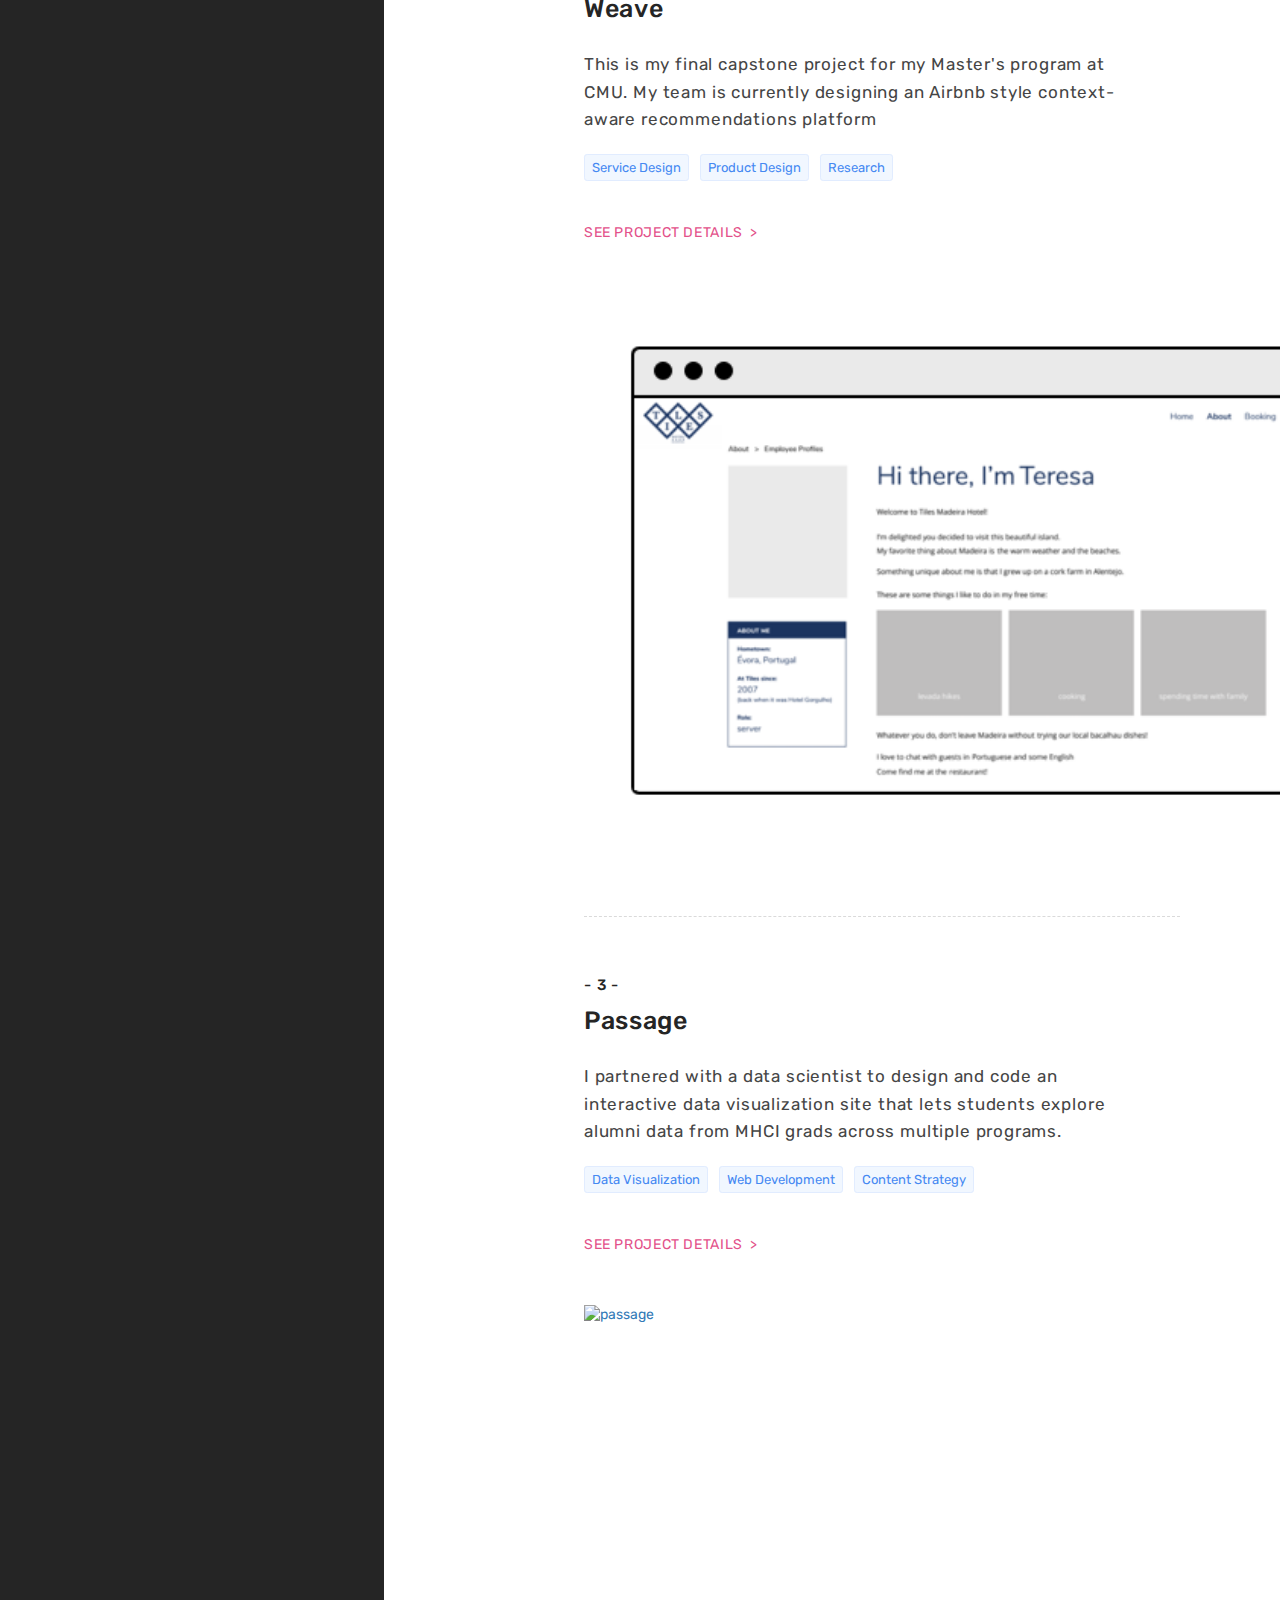
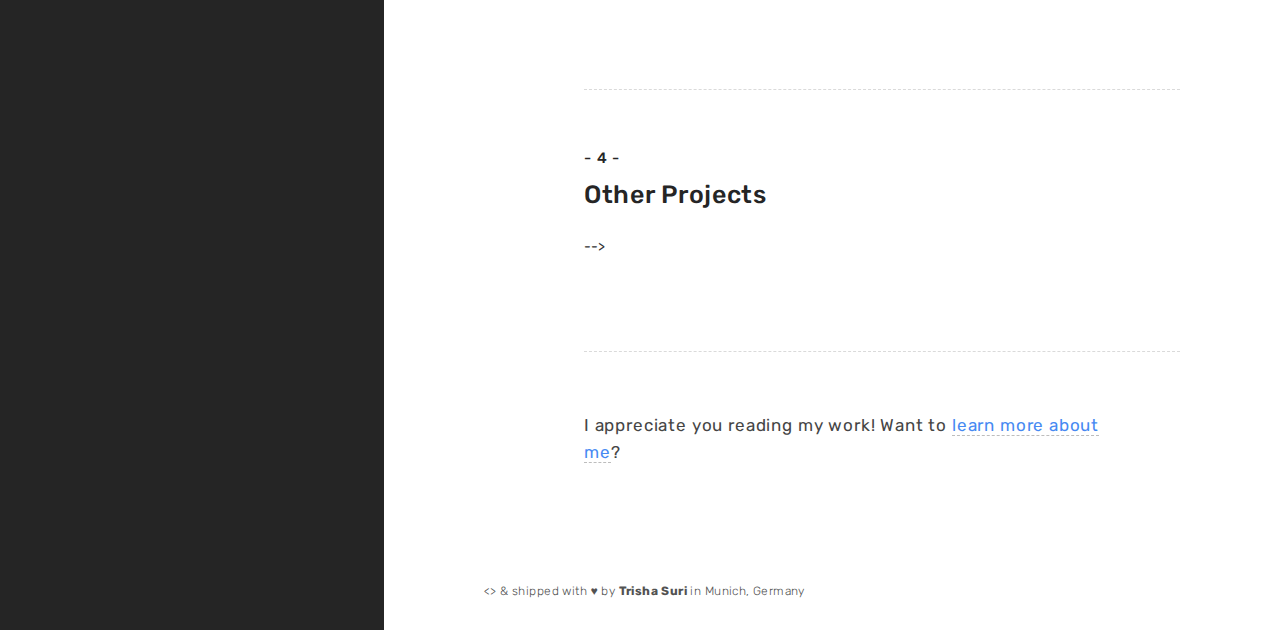
==== commit 74d85997: "edit" ====
--- a/index.html
+++ b/index.html
@@ -77,9 +77,11 @@
 
             <img id="code" class="illustration" src="assets/code.png" alt="Front-end coder" data-toggle="tooltip" title="a front-end coder">
 
-            <img id="compass" class="illustration" src="assets/compass.png" alt="World Explorer" data-toggle="tooltip" title="a world explorer">
+            <img id="bitcoin" class="illustration" src="assets/bitcoin.png" alt="Bitcoin Enthusiast" data-toggle="tooltip" title="a bitcoin enthusiast">
 
             <img id="data" class="illustration" src="assets/data.png" alt="Data Storyteller" data-toggle="tooltip" title="a data storyteller">
+
+            <img id="compass" class="illustration" src="assets/compass.png" alt="World Explorer" data-toggle="tooltip" title="a world explorer">
 
         <div class='project'>
 <!--            <hr>-->
--- a/css/mystyle.css
+++ b/css/mystyle.css
@@ -197,8 +197,13 @@
     }
 
     .project-img-med {
-        width: 526px;
-    }
+        width: 426px;
+    }
+  }
+
+  .project-img-small {
+      width: 300px;
+  }
 
     .project-vid-long {
         width: 100vw;
@@ -372,7 +377,7 @@
         left: 161.28px;
     }
 
-    #compass {
+    #bitcoin {
         width: 90.55px;
         top: 134px;
 /*        left: 67%;*/
@@ -384,6 +389,13 @@
         top: 369px;
 /*        left: 64.5%;*/
         left: 577.906px;
+    }
+
+    #compass {
+        width: 90.55px;
+        top: 369px;
+/*        left: 64.5%;*/
+        left: 400.906px;
     }
 
     footer{
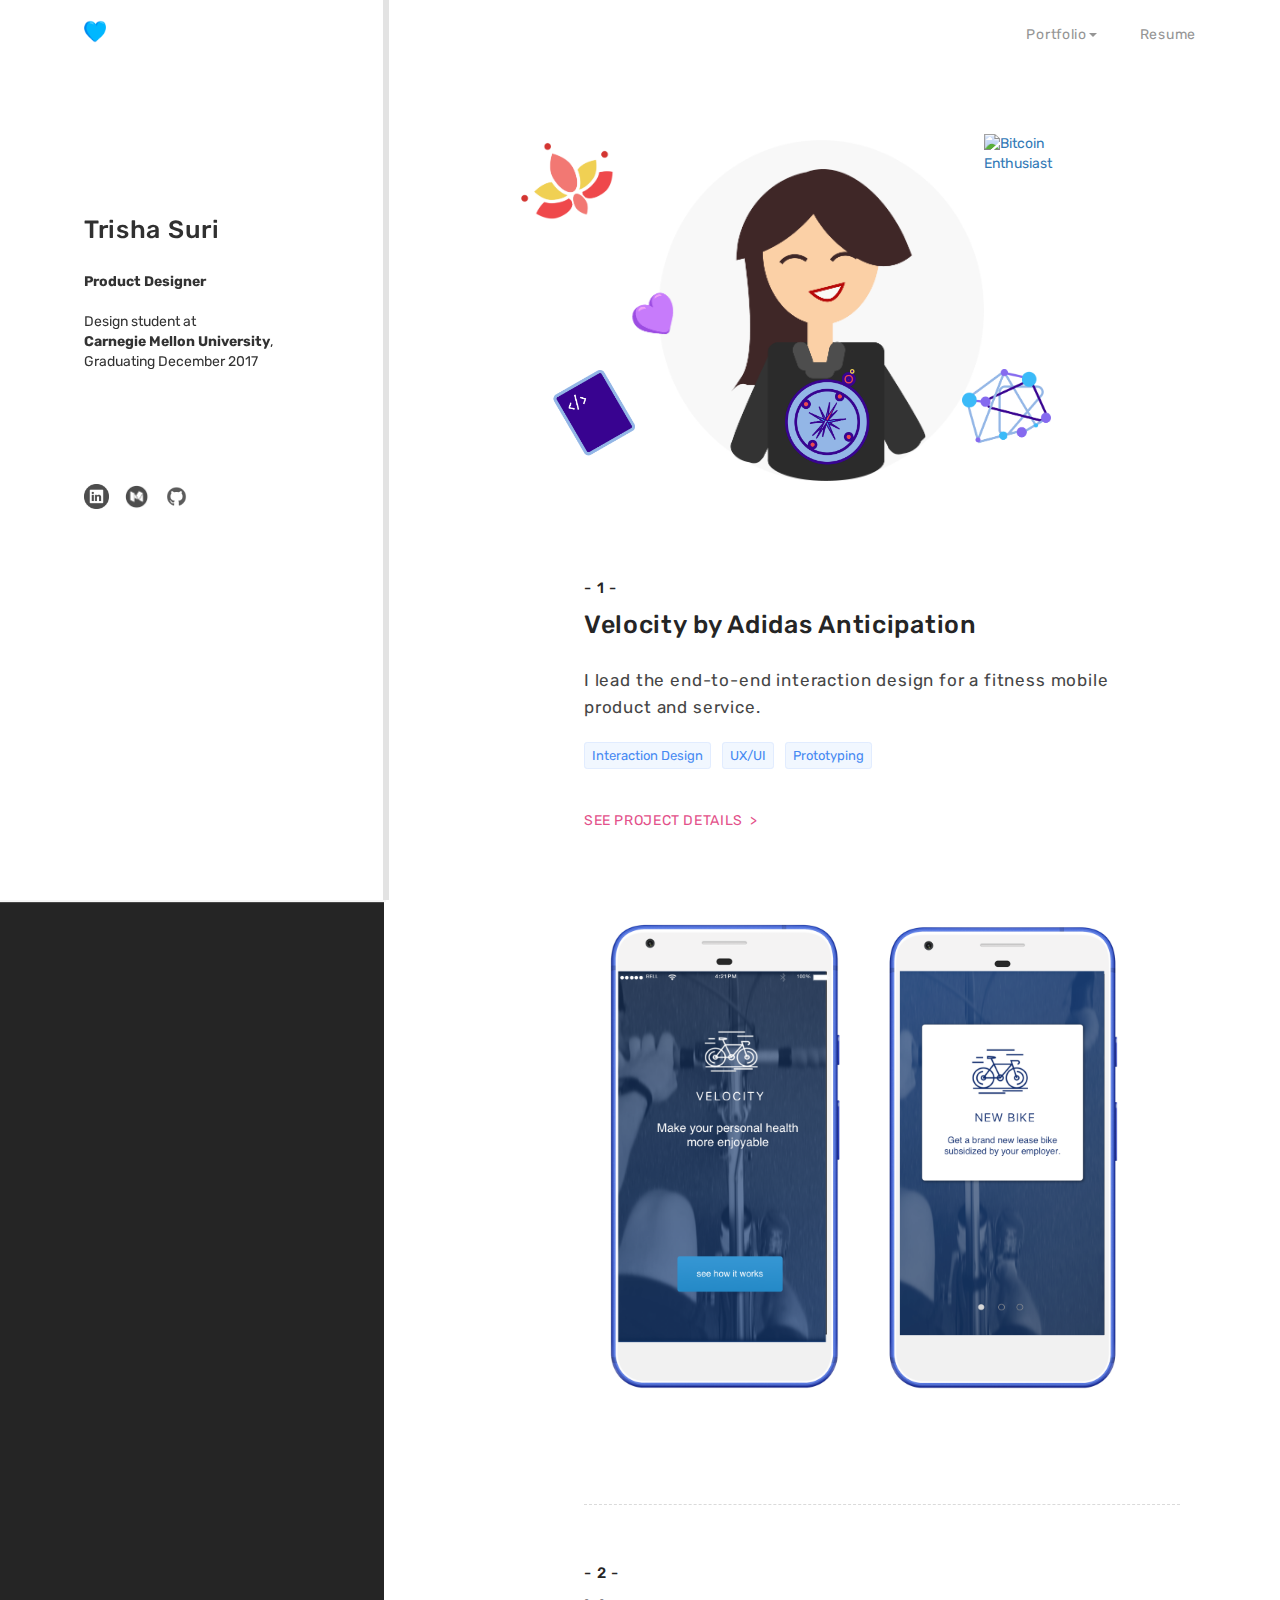
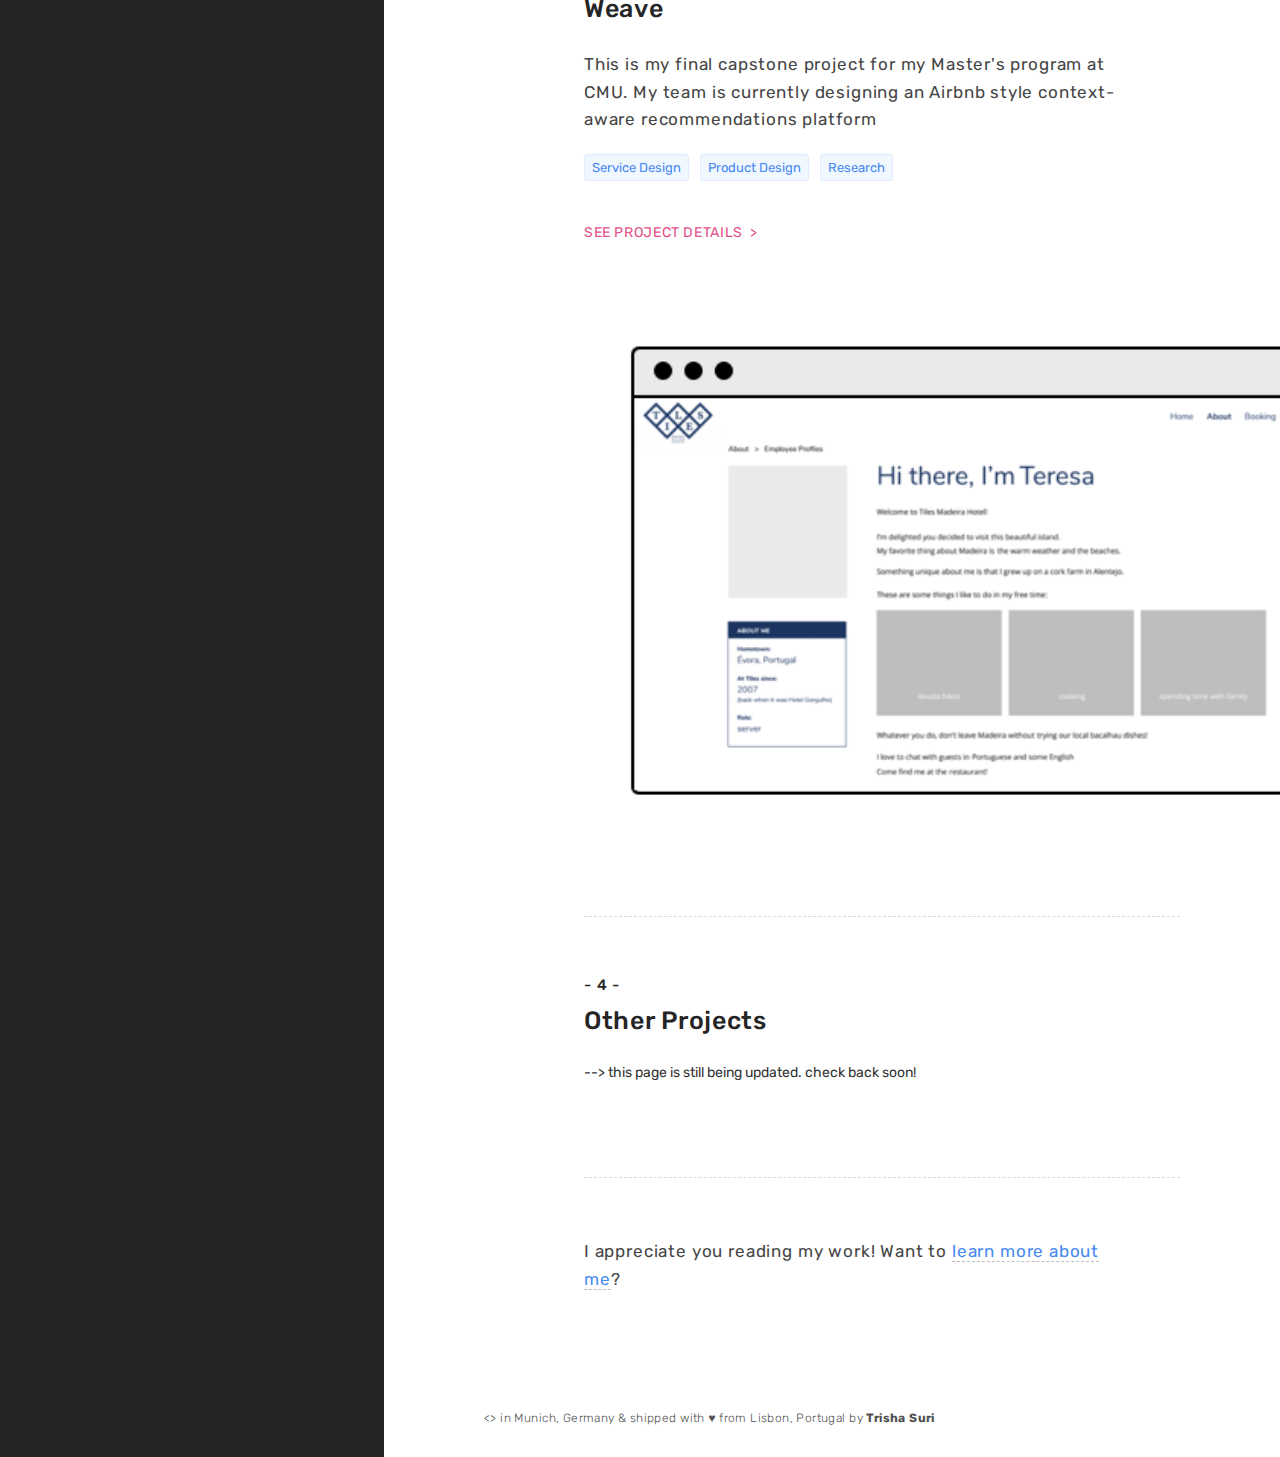
==== commit 83456753: "edit" ====
--- a/index.html
+++ b/index.html
@@ -77,7 +77,8 @@
 
             <img id="code" class="illustration" src="assets/code.png" alt="Front-end coder" data-toggle="tooltip" title="a front-end coder">
 
-            <img id="bitcoin" class="illustration" src="assets/bitcoin.png" alt="Bitcoin Enthusiast" data-toggle="tooltip" title="a bitcoin enthusiast">
+            <a href="https://www.facebook.com/photo.php?fbid=10101516642488158&set=a.748273561688.2352142.6716767&type=3&theater">
+            <img id="bitcoin" class="illustration" src="assets/bitcoin.png" alt="Bitcoin Enthusiast" data-toggle="tooltip" title="a bitcoin enthusiast"></a>
 
             <img id="data" class="illustration" src="assets/data.png" alt="Data Storyteller" data-toggle="tooltip" title="a data storyteller">
 
@@ -98,7 +99,7 @@
             <div class="space5px"></div><br><br>
 
 
-            <a class='details' href="projects/portfoliopiece1.html">See Project Details&nbsp ></a>
+            <a class='details' href="projects/velocity.html">See Project Details&nbsp ></a>
             <div class="project-ui-div">
                 <a href="projects/velocity.html">
                     <img class="ui" src="assets/velocity.png" alt="Velocity" data-toggle="tooltip" title="See Project Details">
@@ -129,17 +130,17 @@
         </div>
 
 
-        <div class='project'>
+<!--         <div class='project'>
         <hr>
         <h3 class="project-number">- 3 -</h3>
             <h2><a href="projects/course.html">Passage</a></h2>
-<!--            <h4>UI&UX Design, Visual Design, Front-End Dev</h4>-->
-            <p>I partnered with a data scientist to design and code an interactive data visualization site that lets students explore alumni data from MHCI grads across multiple programs.</p>
+          <h4>UI&UX Design, Visual Design, Front-End Dev</h4>
+            <p>I </p>
 
             <div class="space10px"></div>
             <span class="label">Data Visualization</span>
+            <span class="label">Narrative Structuring</span>
             <span class="label">Web Development</span>
-            <span class="label">Content Strategy</span>
             <div class="space5px"></div><br><br>
 
             <a class='details' href="projects/course.html">See Project Details&nbsp ></a>
@@ -148,7 +149,7 @@
                     <img class="ui ui-short" src="assets/passage.png" alt="passage" data-toggle="tooltip" title="See Project Details">
                 </a>
             </div>
-        </div>
+        </div>-->
 
 
         <div class='project'>
@@ -156,18 +157,18 @@
             <h3 class="project-number">- 4 -</h3>
             <h2> <a href="projects/others.html">Other Projects</a></h2>
 
--->
+--> this page is still being updated. check back soon!
         </div>
 
 
         <div class='project'>
         <hr>
 <!--            <h3>More Projects to Come...</h3>-->
-            <p>I appreciate you reading my work! Want to <a href="projects/about-me.html">learn more about me</a>?</p>
+            <p>I appreciate you reading my work! Want to <a href="instagram.com/trishysuri">learn more about me</a>?</p>
         </div>
 
 <!--        <div id='bottom-space'></div>-->
-        <footer> <> & shipped with &hearts; by <b>Trisha Suri</b> in Munich, Germany</footer>
+        <footer> <> in Munich, Germany & shipped with &hearts; from Lisbon, Portugal by <b>Trisha Suri</b> </footer>
     </div>
 
 
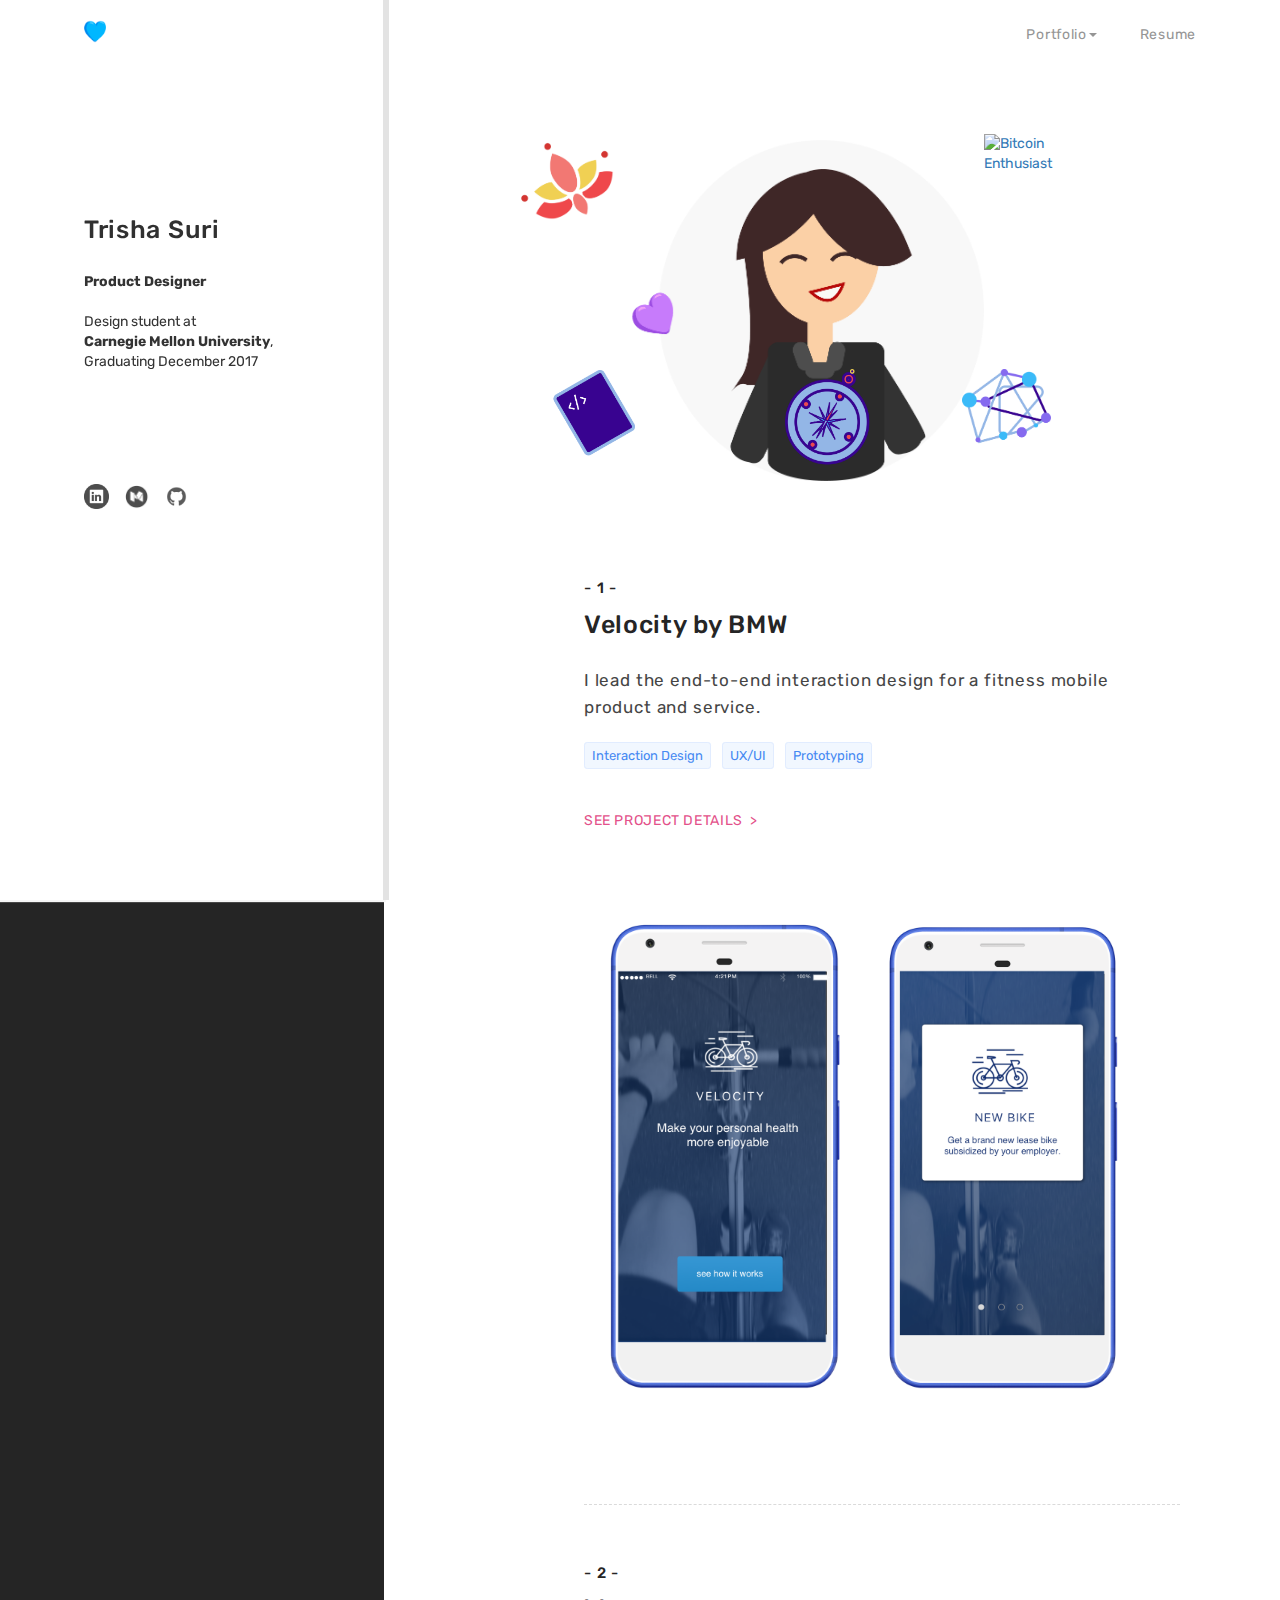
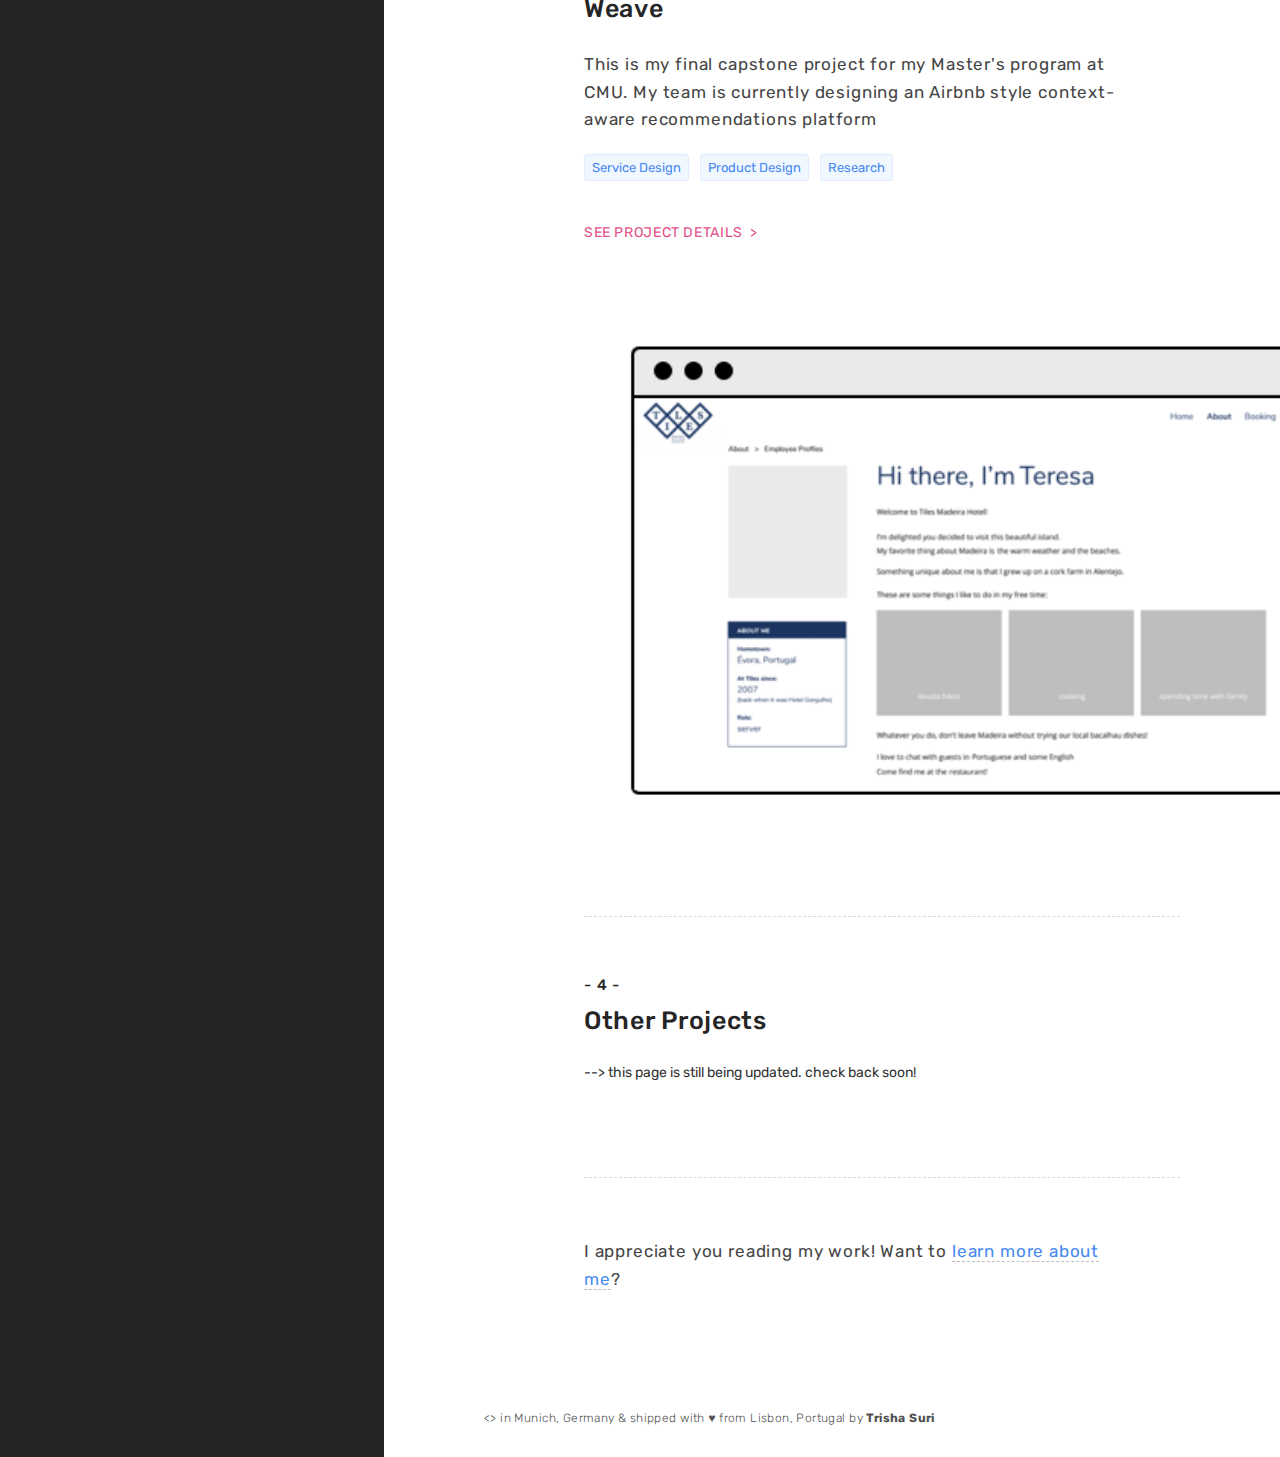
==== commit 8e061e0b: "edit" ====
--- a/index.html
+++ b/index.html
@@ -89,7 +89,7 @@
             <br>
             <h3 class="project-number">- 1 -</h3>
 
-            <h2><a href="projects/velocity.html">Velocity by Adidas Anticipation</a></h2>
+            <h2><a href="projects/velocity.html">Velocity by BMW</a></h2>
             <p>I lead the end-to-end interaction design for a fitness mobile product and service. </p>
 
             <div class="space10px"></div>
